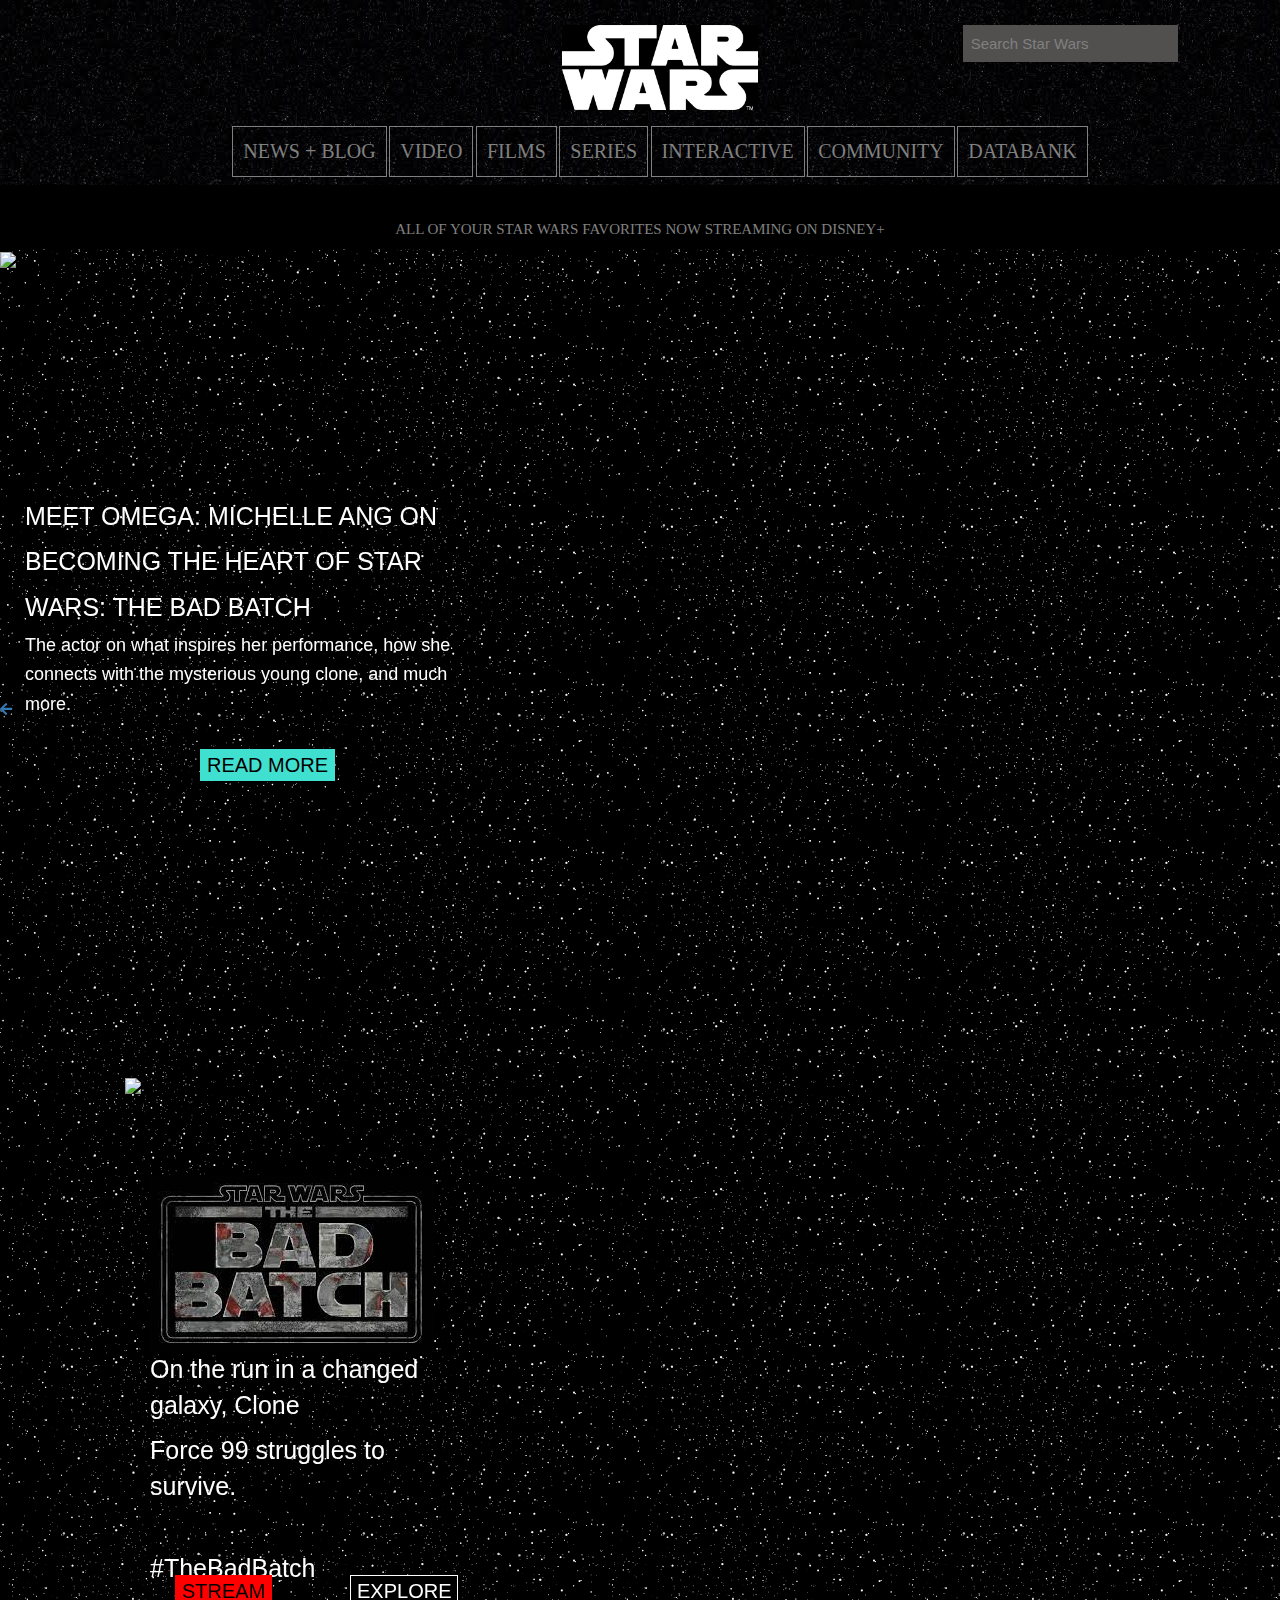
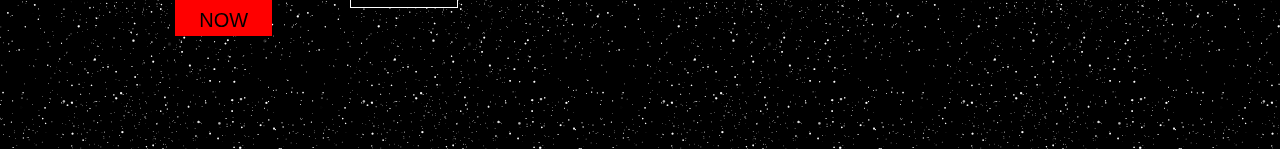
==== index.html @ 2d9a3575 "change html file name" ====
<!DOCTYPE html>
<html lang='en'>

<head>
    <meta charset='UTF-8'>
    <meta http-equiv='X-UA-Compatible' content='IE=edge'>
    <meta name='viewport' content='width=device-width, initial-scale=1.0'>
    <title>Static-Layout</title>
    <link rel='stylesheet' type='text/css' href='static.css'>
    <!-- <link rel='stylesheet' href='https://cdnjs.cloudflare.com/ajax/libs/font-awesome/4.7.0/css/font-awesome.min.css'> -->
    <link rel="stylesheet" href="https://maxcdn.bootstrapcdn.com/bootstrap/3.4.1/css/bootstrap.min.css">
    <link rel="stylesheet" href="https://cdnjs.cloudflare.com/ajax/libs/font-awesome/5.13.1/css/all.min.css">

</head>

<body>
    <div class='links'>
        <div class='nav1'>
            <ul class='socbar'>
                <li><a href='https://www.facebook.com/StarWars' class='fa fa-facebook'></a></li>
                <li><a href='https://www.instagram.com/starwars/' class='fa fa-instagram'></a></li>
                <li><a href='https://twitter.com/starwars' class='fa fa-twitter'></a></li>
                <li><a href='https://www.youtube.com/user/starwars' class='fa fa-youtube'></a></li>
                <li><a href='https://starwarskids.com/' class='fa fa-starwarskids'></a></li>

            </ul>

            <div class='logo'>
                <img src='[data-uri]'
                    height='85px'>

            </div>

            <div class='search'>
                <input type='text' placeholder='Search Star Wars'>
            </div>
        </div>
        <div class='nav2'>
            <div class='navlinks'>
                <ul class='navbar'>
                    <li><a href='https://www.starwars.com/news'>NEWS + BLOG</a></li>
                    <li><a href='https://www.starwars.com/video'>VIDEO</a></li>
                    <li><a href='https://www.starwars.com/films'>FILMS</a></li>
                    <li><a href='https://www.starwars.com/series'>SERIES</a></li>
                    <li><a href='https://www.starwars.com/interactive'>INTERACTIVE</a></li>
                    <li><a href='https://www.starwars.com/community'>COMMUNITY</a></li>
                    <li><a href='https://www.starwars.com/databank'>DATABANK</a></li>
                </ul>
            </div>
        </div>

    </div>
    <div class='mainpage'>
        
        <div class='mainbanner'>

            <div class='nav3'>
                <div>
                    <h3 id='favorites'>ALL OF YOUR STAR WARS FAVORITES NOW STREAMING ON DISNEY+</h3>
                </div>
            </div>
        </div>

        <div class='carousel-wrapper' style='height: 1500px'>
            <span id='target-item-0'></span>
            <span id='target-item-1'></span>
            <span id='target-item-2'></span>

            <div class='carousel-item item-0'>
                <img
                    src='https://lumiere-a.akamaihd.net/v1/images/michelle-ang-interview-the-bad-batch-omega-hero-desktop_ae77666f.jpeg?region=0,0,2048,870&width=1920'>
                <div id='content-0'>
                    <p>MEET OMEGA: MICHELLE ANG ON</p>
                    <p>BECOMING THE HEART OF STAR</p>
                    <p>WARS: THE BAD BATCH</p>
                    <h4>
                        <p>The actor on what inspires her performance, how she</p>
                    </h4>
                    <h4>
                        <p>connects with the mysterious young clone, and much</p>
                    </h4>
                    <h4>
                        <p>more.</p>
                    </h4>
                </div>
                <a href='https://www.starwars.com/news/star-wars-the-bad-batch-omega-michelle-ang-interview'><button
                        class='button-0'>READ MORE</button></a>
                <!-- <a class='arrow arrow-prev' href='#target-item-2'></a> -->
                <br>
                <a class='arrowleft' href='#target-item-2'><i class="fas fa-arrow-left"></i></a>
                <a class='arrow arrow-next' href='#target-item-1'></a>
            </div>

            <div class='carousel-item item-1'>
                <img
                    src='https://lumiere-a.akamaihd.net/v1/images/inside-intel-hyperspace-new-swcom-slide-desktop-_2_8823def6.jpeg?region=0,0,2048,870&width=1536'>

                <div id='content-1'>
                    <p>STAR WARS INSIDE INTEL:</p>
                    <P>HYPERSPACE</P>
                    <p>
                    <h4>Want to learn more about lightspeed travel in the</h4>
                    </p>
                    <p>
                    <h4>galaxy for, for away?</h4>
                    </p>
                </div>
                <a href='https://www.starwars.com/news/star-wars-inside-intel-hyperspace'><button class='button-1'>PUNCH
                        IT!</button></a>
                <a class='arrow arrow-prev' href='#target-item-0'></a>
                <a class='arrow arrow-next' href='#target-item-2'></a>
            </div>

            <div class='carousel-item item-2'>
                <img
                    src='https://lumiere-a.akamaihd.net/v1/images/the-bad-batch-106-new-swcom-slide-desktop_33875326.jpeg?region=0,0,2048,870&width=1536'>

                <div id='content-2'>
                    <img
                        src='[data-uri]'>
                    <p>Cid hire the Bad Batch for another job, and it doesn't</p>
                    <p>go quite as planned.</p>
                </div>
                <a
                    href='https://www.disneyplus.com/video/ccd1ea00-ad5a-4fc0-a4cf-581d7f5fd9d7?cid=DTCI-Synergy-StarWars-Site-Acquisition-Originals-US-StarWars-StarWarsBadBatch-EN-HomepageHeroCarousel-StarWars_BadBatch_HomepageHeroCarousel_StreamNow-NA'><button
                        class='button-2'>STREAM NOW</button></a>
                <a href='https://www.starwars.com/series/the-bad-batch/decommissioned-episode-guide'><button
                        class='button-02'>EPISODE GUIDE</button></a>
                <a class='arrow arrow-prev' href='#target-item-1'></a>
                <a class='arrow arrow-next' href='#target-item-0'></a>
            </div>
        </div>
    </div>

    <div class='badbatch'>
        <img
            src='https://lumiere-a.akamaihd.net/v1/images/the-bad-batch-singlehero-b-desktop_065c8945_289a9c5f.jpeg?region=0,0,1200,536'>

        <div id='badbatch1'>
            <img
                src='[data-uri]'>
            <p>On the run in a changed galaxy, Clone</p>
            <p>Force 99 struggles to survive.</p>
            <br>
            <p>#TheBadBatch</p>
        </div>
        <a
            href='https://www.disneyplus.com/series/the-bad-batch/4gMliqFxxqXC?cid=DTCI-Synergy-StarWars-Site-Acquisition-Originals-US-StarWars-StarWarsBadBatch-EN-SingleHero-StarWars_BadBatch_SingleHero-NA'><button
                class='bb-button-1'>STREAM NOW</button></a>
        <a href='https://www.starwars.com/series/star-wars-the-bad-batch'><button
                class='bb-button-2'>EXPLORE</button></a>
    </div>


</body>

</html>
---- static.css ----
.links {
    position: fixed;
    background-image: url([data-uri]);
    width: 100%;
    height: 185px;
    z-index: 99;
}

.logo {
    padding-top: 25px;
}

.nav1 {
    display: flex;
    flex-direction: row;
    justify-content: space-around;    
}

.fa {
  color: gray;
  padding: 10px;
  padding-top: 30px;
  width: 40px;
  text-decoration: none;
}

.fa:hover {
    color: lightgray;
}

ul.socbar li {
    display: inline-flex;
    justify-items: left;
    font-size: 25px;
    list-style: none;
}

.search {
    padding-top: 25px;
}

.search input[type=text] {
    float: right;
    background-color: rgb(82, 79, 79);
    padding: 8px;
    border: none;
    margin-top: 0px;
    font-size: 15px;
}

.search ::placeholder {
    color: gray;
    
}

.navlinks {
    color: gray;
    padding: 5px;
    font-size: 10px;
    font-family: 'DIN Next W01 Regular", Helvetica, Arial, sans-serif';
    text-align: center;
}

.navbar {
    padding-top:10px;
}

ul.navbar li {
    padding: 10px;
    display: inline-block;
    border: solid 1px gray;
    font-size: 20px;
    color:gray;
}

ul.navbar a{
    color: gray;
    text-decoration: none;
}

ul.navbar a:hover {
    color:lightgray;
}

.nav3 {   
    display: flex;
    justify-content: center; 
    border: solid 1px black;
    background-color: black;
    padding-top: 200px;
    z-index: 99;
}

#favorites {
    font-family: 'DIN Next W01 Regular", Helvetica, Arial, sans-serif';
    font-size:15px;
    color:gray;
}

.mainpage {
        background-image: url([data-uri]);
}

.carousel-wrapper {
    position: relative;
}

.carousel-item {
    position: absolute;
    top: 0;
    bottom: 0;
    left: 0;
    right: 0;
    opacity: 0;
    transition: all 0.5s ease-in-out;
}

#content-0 {
    position: absolute;
    font-size: 25px;
    top: 250px;
    padding-left: 25px;
    font-family: DIN, Helvetica, Arial, sans-serif;
    color: white;
}

.button-0{
    position: absolute;
    background-color: turquoise;
    border: solid 1px turquoise;
    color: black;
    top: 500px;
    left: 200px;
    font-size: 20px;
    
}

#content-1 {
    position: absolute;
    font-size: 25px;
    top: 250px;
    padding-left: 25px;
    font-family: DIN, Helvetica, Arial, sans-serif;
    color: white;
}

.button-1 {
    position: absolute;
    background-color: blue;
    border: none;
    color: white;
    top: 500px;
    left: 225px;
    font-size: 20px;
}

#content-2 {
    position: absolute;
    font-size: 20px;
    top: 150px;
    padding-left: 1000px;
    font-family: DIN, Helvetica, Arial, sans-serif;
    color: white;
}

.button-2 {
    position: absolute;
    background-color:orange;
    border: solid 2px orange;
    color: black;
    top: 500px;
    left: 1025px;
    font-size: 20px;
}

.button-02 {
    position: absolute;
    background-color: black;
    border: solid 2px white;
    top: 500px;
    left: 1200px;
    font-size: 20px;
    color: white;
}

.arrowleft {
    position: absolute;
    top: 30%;
}

/* .arrow {
    position: absolute;
    top: 0;
    display: block;
    width: 50px;
    height: 100%;
    background: url(https://www.google.com/search?q=chevron+left+icon&rlz=1C1CHBF_enUS953US955&sxsrf=ALeKk0017ArUH-sOoA3tQkr5W7mbmVOpMw:1623274819172&tbm=isch&source=iu&ictx=1&fir=OKOFi7LZyJLGYM%252C0O36tEz7PWRaxM%252C_&vet=1&usg=AI4_-kQZGBml2W3XmanjupCvw5J4NiJPwA&sa=X&ved=2ahUKEwi4n-D3wYvxAhUDVs0KHRB9DN8Q9QF6BAgKEAE#imgrc=OKOFi7LZyJLGYM) 50% 50% / 20px no-repeat;
} */

/* .arrow-prev {
    left: 0
}

.arrow-next {
    right: 0;
    -webkit-transform: rotate(180deg);
            transform: rotate(180deg);

}

@media (max-width: 480px) {
    .arrow, .arrow {
      background-size: 10px;
      background-position: 10px 50%;
    }
} */

  [id^="target-item"] {
    display: none;
}

.item-0 {
    z-index: 2;
    opacity: 1;
}

:target ~ .item-0 {
    opacity: 0;
}

#target-item-0:target ~ .item-0 {
    opacity: 1;
}

#target-item-1:target ~ .item-1, #target-item-2:target ~ .item-2 {
    z-index:3;
    opacity:1;
}

.badbatch {
    position:absolute;
    top: 1075px;
    left: 125px;
}

#badbatch1 {
    position: absolute;
    font-size: 25px;
    top: 100px;
    padding-left: 25px;
    font-family: DIN, Helvetica, Arial, sans-serif;
    color: white;
}

.bb-button-1 {
    position: absolute;
    background-color: red;
    border: solid 1px red;
    color: black;
    top: 500px;
    left: 50px;
    font-size: 20px;
}

.bb-button-2 {
    position: absolute;
    background-color: black;
    border: solid 1px white;
    color: white;
    top: 500px;
    left: 225px;
    font-size: 20px;
}
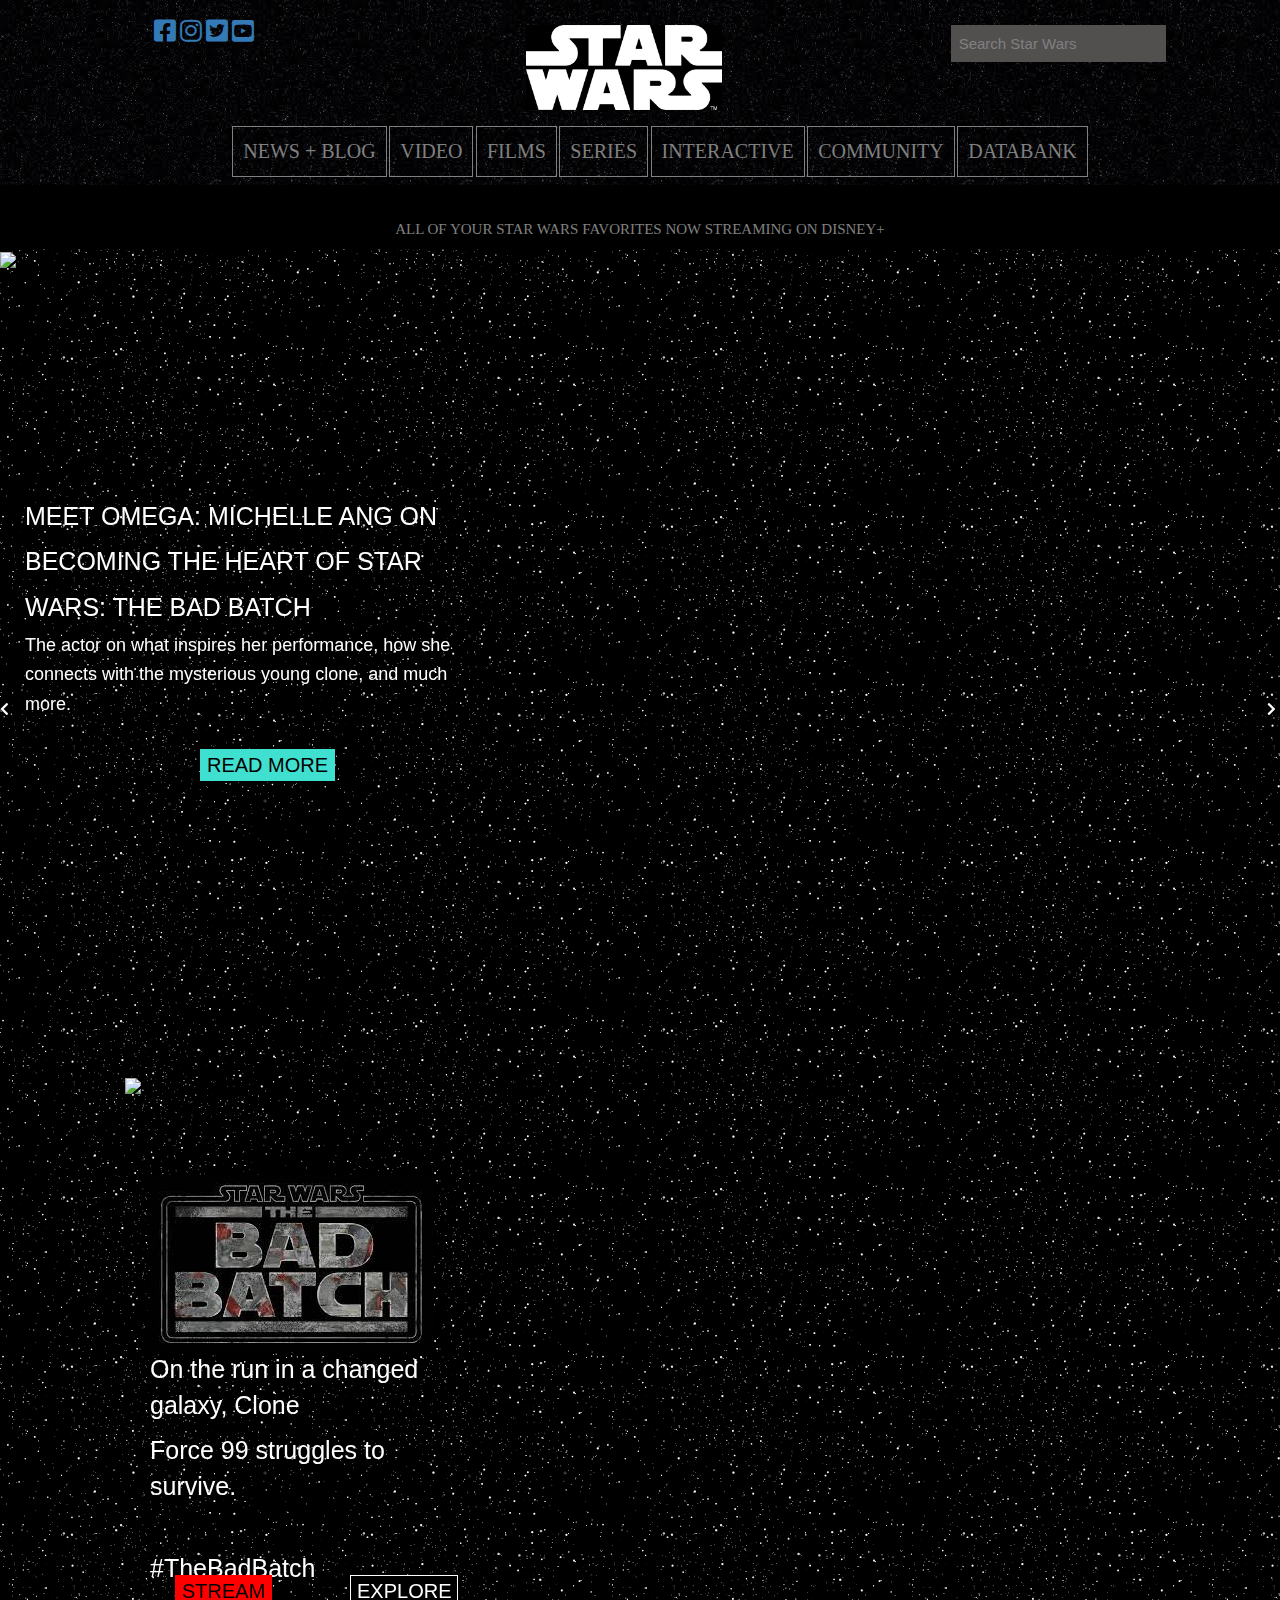
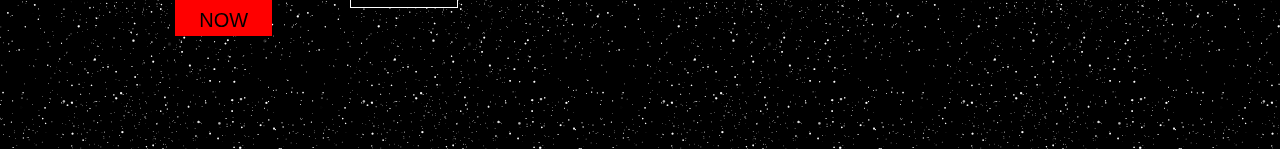
==== commit 0e593e81: "more changes" ====
--- a/index.html
+++ b/index.html
@@ -7,20 +7,19 @@
     <meta name='viewport' content='width=device-width, initial-scale=1.0'>
     <title>Static-Layout</title>
     <link rel='stylesheet' type='text/css' href='static.css'>
-    <!-- <link rel='stylesheet' href='https://cdnjs.cloudflare.com/ajax/libs/font-awesome/4.7.0/css/font-awesome.min.css'> -->
     <link rel="stylesheet" href="https://maxcdn.bootstrapcdn.com/bootstrap/3.4.1/css/bootstrap.min.css">
     <link rel="stylesheet" href="https://cdnjs.cloudflare.com/ajax/libs/font-awesome/5.13.1/css/all.min.css">
-
+    
 </head>
 
 <body>
     <div class='links'>
         <div class='nav1'>
             <ul class='socbar'>
-                <li><a href='https://www.facebook.com/StarWars' class='fa fa-facebook'></a></li>
-                <li><a href='https://www.instagram.com/starwars/' class='fa fa-instagram'></a></li>
-                <li><a href='https://twitter.com/starwars' class='fa fa-twitter'></a></li>
-                <li><a href='https://www.youtube.com/user/starwars' class='fa fa-youtube'></a></li>
+                <li><a href='https://www.facebook.com/StarWars' class='fab fa-facebook-square'></a></li>
+                <li><a href='https://www.instagram.com/starwars/' class='fab fa-instagram'></a></li>
+                <li><a href='https://twitter.com/starwars' class='fab fa-twitter-square'></a></li>
+                <li><a href='https://www.youtube.com/user/starwars' class='fab fa-youtube-square'></i></a></li>
                 <li><a href='https://starwarskids.com/' class='fa fa-starwarskids'></a></li>
 
             </ul>
@@ -50,6 +49,7 @@
         </div>
 
     </div>
+    
     <div class='mainpage'>
         
         <div class='mainbanner'>
@@ -87,8 +87,8 @@
                         class='button-0'>READ MORE</button></a>
                 <!-- <a class='arrow arrow-prev' href='#target-item-2'></a> -->
                 <br>
-                <a class='arrowleft' href='#target-item-2'><i class="fas fa-arrow-left"></i></a>
-                <a class='arrow arrow-next' href='#target-item-1'></a>
+                <a class='arrowleft' href='#target-item-2'><i class="fas fa-chevron-left"></i></a>
+                <a class='arrowright' href='#target-item-1'><i class="fas fa-chevron-right"></i></a>
             </div>
 
             <div class='carousel-item item-1'>
@@ -107,8 +107,8 @@
                 </div>
                 <a href='https://www.starwars.com/news/star-wars-inside-intel-hyperspace'><button class='button-1'>PUNCH
                         IT!</button></a>
-                <a class='arrow arrow-prev' href='#target-item-0'></a>
-                <a class='arrow arrow-next' href='#target-item-2'></a>
+                        <a class='arrowleft' href='#target-item-0'><i class="fas fa-chevron-left"></i></a>
+                        <a class='arrowright' href='#target-item-2'><i class="fas fa-chevron-right"></i></a>
             </div>
 
             <div class='carousel-item item-2'>
@@ -126,8 +126,8 @@
                         class='button-2'>STREAM NOW</button></a>
                 <a href='https://www.starwars.com/series/the-bad-batch/decommissioned-episode-guide'><button
                         class='button-02'>EPISODE GUIDE</button></a>
-                <a class='arrow arrow-prev' href='#target-item-1'></a>
-                <a class='arrow arrow-next' href='#target-item-0'></a>
+                        <a class='arrowleft' href='#target-item-1'><i class="fas fa-chevron-left"></i></a>
+                        <a class='arrowright' href='#target-item-0'><i class="fas fa-chevron-right"></i></a>
             </div>
         </div>
     </div>
--- a/static.css
+++ b/static.css
@@ -124,6 +124,19 @@
     color: white;
 }
 
+.arrowleft {
+    position: absolute;
+    top: 30%;
+    color: white;
+}
+
+.arrowright {
+    position: absolute;
+    top: 30%;
+    left: 99%;
+    color: white;
+}
+
 .button-0{
     position: absolute;
     background-color: turquoise;
@@ -182,38 +195,6 @@
     font-size: 20px;
     color: white;
 }
-
-.arrowleft {
-    position: absolute;
-    top: 30%;
-}
-
-/* .arrow {
-    position: absolute;
-    top: 0;
-    display: block;
-    width: 50px;
-    height: 100%;
-    background: url(https://www.google.com/search?q=chevron+left+icon&rlz=1C1CHBF_enUS953US955&sxsrf=ALeKk0017ArUH-sOoA3tQkr5W7mbmVOpMw:1623274819172&tbm=isch&source=iu&ictx=1&fir=OKOFi7LZyJLGYM%252C0O36tEz7PWRaxM%252C_&vet=1&usg=AI4_-kQZGBml2W3XmanjupCvw5J4NiJPwA&sa=X&ved=2ahUKEwi4n-D3wYvxAhUDVs0KHRB9DN8Q9QF6BAgKEAE#imgrc=OKOFi7LZyJLGYM) 50% 50% / 20px no-repeat;
-} */
-
-/* .arrow-prev {
-    left: 0
-}
-
-.arrow-next {
-    right: 0;
-    -webkit-transform: rotate(180deg);
-            transform: rotate(180deg);
-
-}
-
-@media (max-width: 480px) {
-    .arrow, .arrow {
-      background-size: 10px;
-      background-position: 10px 50%;
-    }
-} */
 
   [id^="target-item"] {
     display: none;
